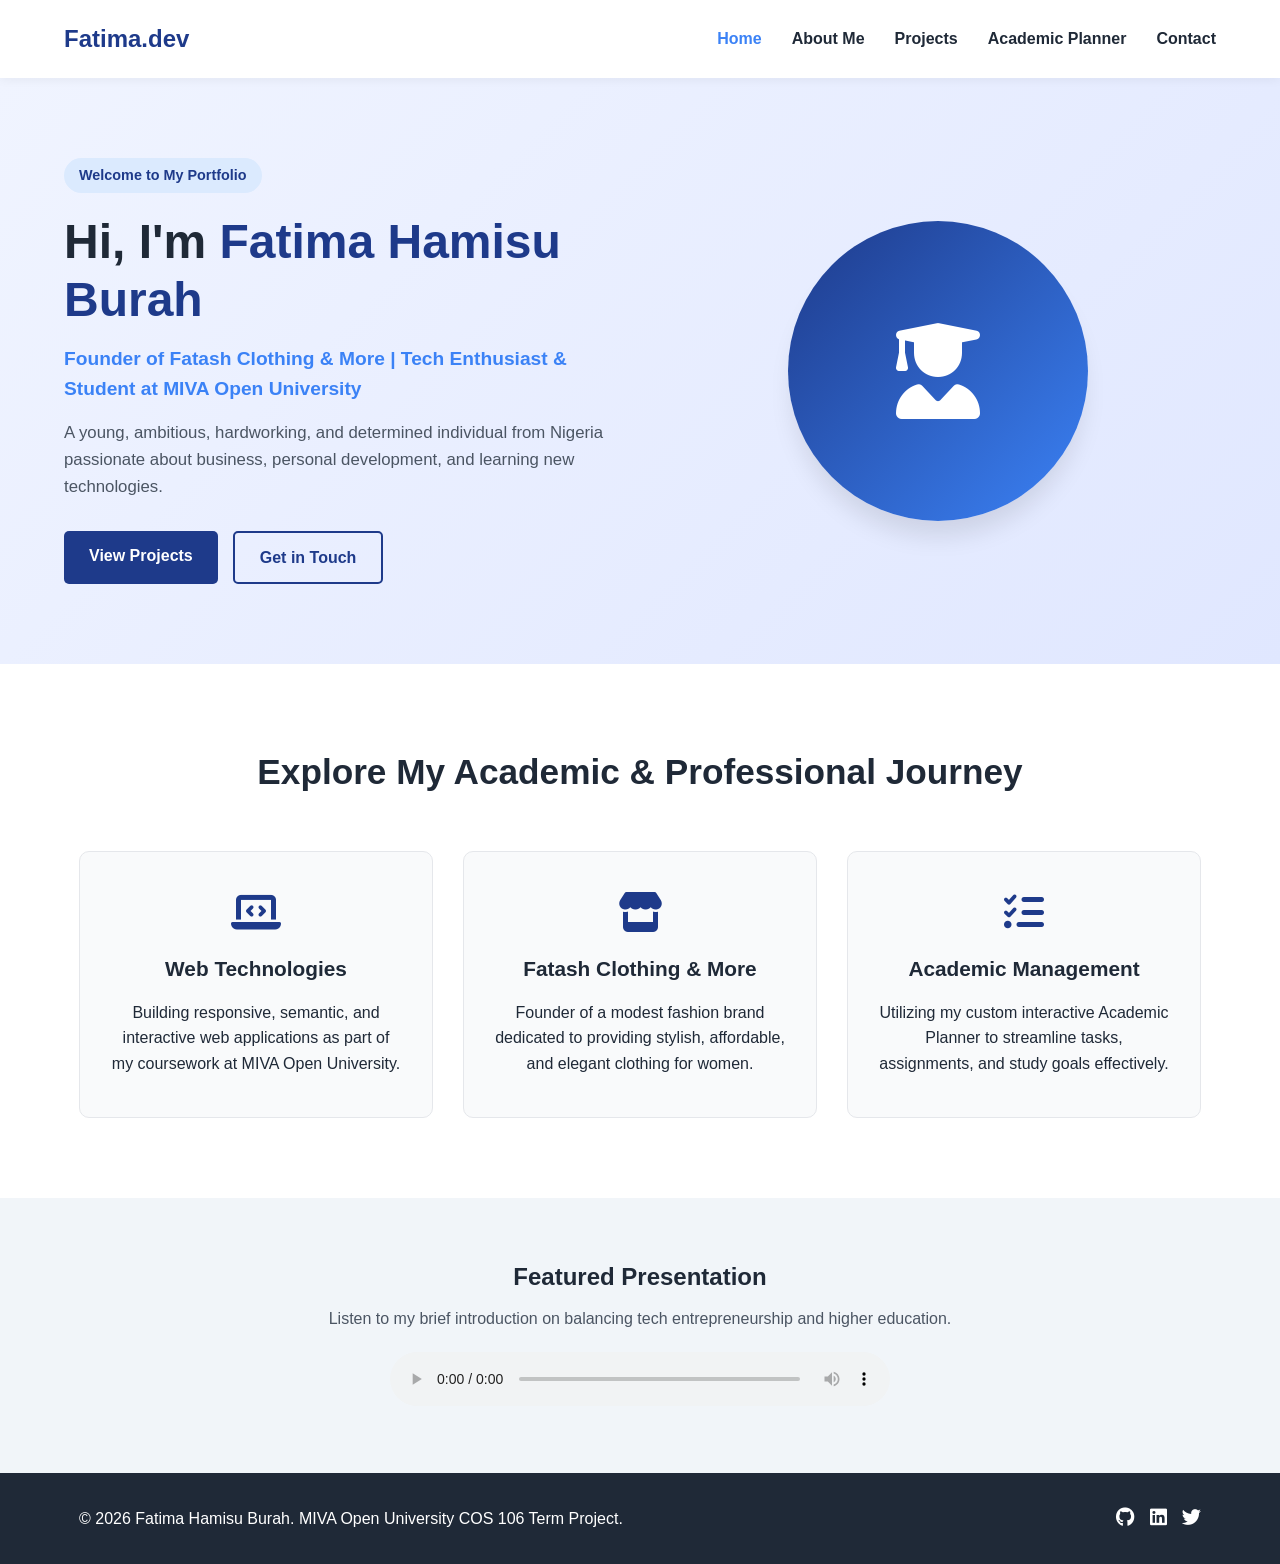
==== index.html @ aefcf68a "Add files via upload" ====
<!DOCTYPE html>
<html lang="en">
<head>
    <meta charset="UTF-8">
    <meta name="viewport" content="width=device-width, initial-scale=1.0">
    <title>Fatima Hamisu Burah - Academic Portfolio & Homepage</title>
    <link rel="stylesheet" href="style.css">
    <link rel="stylesheet" href="https://cdnjs.cloudflare.com/ajax/libs/font-awesome/6.4.0/css/all.min.css">
</head>
<body>
    <!-- Navigation Menu -->
    <header>
        <nav class="navbar">
            <div class="logo">
                <span class="logo-text">Fatima.dev</span>
            </div>
            <ul class="nav-links">
                <li><a href="index.html" class="active">Home</a></li>
                <li><a href="about.html">About Me</a></li>
                <li><a href="projects.html">Projects</a></li>
                <li><a href="planner.html">Academic Planner</a></li>
                <li><a href="contact.html">Contact</a></li>
            </ul>
            <div class="hamburger">
                <i class="fas fa-bars"></i>
            </div>
        </nav>
    </header>

    <!-- Hero Section -->
    <section class="hero">
        <div class="hero-container">
            <div class="hero-content">
                <span class="welcome-badge">Welcome to My Portfolio</span>
                <h1>Hi, I'm <span class="highlight">Fatima Hamisu Burah</span></h1>
                <p class="subtitle">Founder of Fatash Clothing & More | Tech Enthusiast & Student at MIVA Open University</p>
                <p class="bio-snippet">
                    A young, ambitious, hardworking, and determined individual from Nigeria passionate about business, personal development, and learning new technologies. 
                </p>
                <div class="hero-buttons">
                    <a href="projects.html" class="btn primary-btn">View Projects</a>
                    <a href="contact.html" class="btn secondary-btn">Get in Touch</a>
                </div>
            </div>
            <div class="hero-image">
                <div class="img-wrapper">
                    <!-- Placeholder avatar styled professionally -->
                    <div class="avatar-placeholder">
                        <i class="fas fa-user-graduate"></i>
                    </div>
                </div>
            </div>
        </div>
    </section>

    <!-- Quick Overview Section -->
    <section class="overview-section">
        <div class="container">
            <h2>Explore My Academic & Professional Journey</h2>
            <div class="grid-3">
                <div class="card">
                    <i class="fas fa-laptop-code card-icon"></i>
                    <h3>Web Technologies</h3>
                    <p>Building responsive, semantic, and interactive web applications as part of my coursework at MIVA Open University.</p>
                </div>
                <div class="card">
                    <i class="fas fa-store card-icon"></i>
                    <h3>Fatash Clothing & More</h3>
                    <p>Founder of a modest fashion brand dedicated to providing stylish, affordable, and elegant clothing for women.</p>
                </div>
                <div class="card">
                    <i class="fas fa-tasks card-icon"></i>
                    <h3>Academic Management</h3>
                    <p>Utilizing my custom interactive Academic Planner to streamline tasks, assignments, and study goals effectively.</p>
                </div>
            </div>
        </div>
    </section>

    <!-- Multimedia / Audio-Visual Feature (Semantic HTML requirement) -->
    <section class="multimedia-section">
        <div class="container multimedia-container">
            <h2>Featured Presentation</h2>
            <p>Listen to my brief introduction on balancing tech entrepreneurship and higher education.</p>
            <div class="audio-wrapper">
                <audio controls>
                    <source src="https://www.w3schools.com/html/horse.mp3" type="audio/mpeg">
                    Your browser does not support the audio element.
                </audio>
            </div>
        </div>
    </section>

    <!-- Footer -->
    <footer>
        <div class="container footer-content">
            <p>&copy; 2026 Fatima Hamisu Burah. MIVA Open University COS 106 Term Project.</p>
            <div class="social-links">
                <a href="#"><i class="fab fa-github"></i></a>
                <a href="#"><i class="fab fa-linkedin"></i></a>
                <a href="#"><i class="fab fa-twitter"></i></a>
            </div>
        </div>
    </footer>

    <script src="script.js"></script>
</body>
</html>
---- style.css ----
/* Global Styles & Variables */
:root {
    --primary-color: #1e3a8a;
    --secondary-color: #3b82f6;
    --accent-color: #f59e0b;
    --dark-color: #1f2937;
    --light-color: #f9fafb;
    --white: #ffffff;
    --error-color: #ef4444;
    --success-color: #10b981;
    --border-color: #e5e7eb;
    --transition: all 0.3s ease;
}

* {
    margin: 0;
    padding: 0;
    box-sizing: border-box;
}

body {
    font-family: 'Segoe UI', Tahoma, Geneva, Verdana, sans-serif;
    line-height: 1.6;
    color: var(--dark-color);
    background-color: var(--light-color);
}

.container {
    width: 90%;
    max-width: 1200px;
    margin: 0 auto;
    padding: 0 15px;
}

/* Navbar */
header {
    background-color: var(--white);
    box-shadow: 0 2px 10px rgba(0,0,0,0.05);
    position: sticky;
    top: 0;
    z-index: 1000;
}

.navbar {
    display: flex;
    justify-content: space-between;
    align-items: center;
    padding: 20px 5%;
    max-width: 1300px;
    margin: 0 auto;
}

.logo-text {
    font-size: 1.5rem;
    font-weight: 700;
    color: var(--primary-color);
}

.nav-links {
    display: flex;
    list-style: none;
    gap: 30px;
}

.nav-links a {
    text-decoration: none;
    color: var(--dark-color);
    font-weight: 600;
    transition: var(--transition);
}

.nav-links a:hover, .nav-links a.active {
    color: var(--secondary-color);
}

.hamburger {
    display: none;
    font-size: 1.5rem;
    cursor: pointer;
    color: var(--primary-color);
}

/* Buttons */
.btn {
    display: inline-block;
    padding: 12px 25px;
    border-radius: 5px;
    text-decoration: none;
    font-weight: 600;
    transition: var(--transition);
    cursor: pointer;
    border: none;
}

.primary-btn {
    background-color: var(--primary-color);
    color: var(--white);
}

.primary-btn:hover {
    background-color: var(--secondary-color);
}

.secondary-btn {
    background-color: transparent;
    color: var(--primary-color);
    border: 2px solid var(--primary-color);
}

.secondary-btn:hover {
    background-color: var(--primary-color);
    color: var(--white);
}

.btn-sm {
    padding: 8px 15px;
    font-size: 0.9rem;
    border-radius: 4px;
    text-decoration: none;
    font-weight: 600;
    display: inline-block;
    transition: var(--transition);
}

/* Hero Section */
.hero {
    padding: 80px 0;
    background: linear-gradient(135deg, #f0f4ff 0%, #e0e7ff 100%);
}

.hero-container {
    display: flex;
    align-items: center;
    justify-content: space-between;
    width: 90%;
    max-width: 1200px;
    margin: 0 auto;
    gap: 40px;
}

.hero-content {
    flex: 1;
}

.welcome-badge {
    background-color: #dbeafe;
    color: var(--primary-color);
    padding: 6px 15px;
    border-radius: 20px;
    font-size: 0.9rem;
    font-weight: 600;
    display: inline-block;
    margin-bottom: 20px;
}

.hero-content h1 {
    font-size: 3rem;
    color: var(--dark-color);
    margin-bottom: 15px;
    line-height: 1.2;
}

.highlight {
    color: var(--primary-color);
}

.subtitle {
    font-size: 1.2rem;
    color: var(--secondary-color);
    margin-bottom: 15px;
    font-weight: 600;
}

.bio-snippet {
    font-size: 1.05rem;
    color: #4b5563;
    margin-bottom: 30px;
}

.hero-buttons {
    display: flex;
    gap: 15px;
}

.hero-image {
    flex: 1;
    display: flex;
    justify-content: center;
}

.avatar-placeholder {
    width: 300px;
    height: 300px;
    background: linear-gradient(135deg, var(--primary-color), var(--secondary-color));
    border-radius: 50%;
    display: flex;
    align-items: center;
    justify-content: center;
    color: var(--white);
    font-size: 6rem;
    box-shadow: 0 20px 25px -5px rgba(0,0,0,0.1);
    animation: float 4s ease-in-out infinite;
}

@keyframes float {
    0%, 100% { transform: translateY(0); }
    50% { transform: translateY(-10px); }
}

/* Overview Section */
.overview-section {
    padding: 80px 0;
    background-color: var(--white);
    text-align: center;
}

.overview-section h2 {
    font-size: 2.2rem;
    margin-bottom: 50px;
    color: var(--dark-color);
}

.grid-3 {
    display: grid;
    grid-template-columns: repeat(auto-fit, minmax(300px, 1fr));
    gap: 30px;
}

.card {
    background: var(--light-color);
    padding: 40px 30px;
    border-radius: 10px;
    border: 1px solid var(--border-color);
    transition: var(--transition);
}

.card:hover {
    transform: translateY(-5px);
    box-shadow: 0 10px 20px rgba(0,0,0,0.05);
}

.card-icon {
    font-size: 2.5rem;
    color: var(--primary-color);
    margin-bottom: 20px;
}

.card h3 {
    margin-bottom: 15px;
    font-size: 1.3rem;
}

/* Multimedia Section */
.multimedia-section {
    padding: 60px 0;
    background-color: #f1f5f9;
    text-align: center;
}

.multimedia-container h2 {
    margin-bottom: 10px;
}

.multimedia-container p {
    margin-bottom: 20px;
    color: #4b5563;
}

.audio-wrapper audio {
    width: 100%;
    max-width: 500px;
}

/* Page Header */
.page-header {
    background: linear-gradient(135deg, var(--primary-color), var(--secondary-color));
    color: var(--white);
    padding: 60px 0;
    text-align: center;
}

.page-header h1 {
    font-size: 2.5rem;
    margin-bottom: 10px;
}

.page-header p {
    font-size: 1.1rem;
    opacity: 0.9;
}

/* About Section */
.about-content-section {
    padding: 80px 0;
}

.about-grid {
    display: grid;
    grid-template-columns: repeat(auto-fit, minmax(450px, 1fr));
    gap: 30px;
    margin-bottom: 50px;
}

.about-text-card {
    background: var(--white);
    padding: 35px;
    border-radius: 10px;
    border: 1px solid var(--border-color);
}

.about-text-card h2 {
    font-size: 1.5rem;
    color: var(--primary-color);
    margin-bottom: 20px;
    display: flex;
    align-items: center;
    gap: 10px;
}

.about-text-card p {
    margin-bottom: 15px;
    color: #4b5563;
}

.skills-education-container {
    display: grid;
    grid-template-columns: 2fr 1fr;
    gap: 30px;
    margin-bottom: 50px;
}

.education-box, .skills-box {
    background: var(--white);
    padding: 35px;
    border-radius: 10px;
    border: 1px solid var(--border-color);
}

.education-box h2, .skills-box h2 {
    font-size: 1.5rem;
    color: var(--primary-color);
    margin-bottom: 20px;
    display: flex;
    align-items: center;
    gap: 10px;
}

.styled-table {
    width: 100%;
    border-collapse: collapse;
    margin-top: 10px;
}

.styled-table th, .styled-table td {
    padding: 12px 15px;
    text-align: left;
    border-bottom: 1px solid var(--border-color);
}

.styled-table th {
    background-color: #f8fafc;
    color: var(--primary-color);
    font-weight: 600;
}

.skills-list {
    display: flex;
    flex-wrap: wrap;
    gap: 10px;
}

.skill-tag {
    background-color: #eff6ff;
    color: var(--primary-color);
    padding: 8px 15px;
    border-radius: 20px;
    font-size: 0.9rem;
    font-weight: 600;
    border: 1px solid #bfdbfe;
}

.hobbies-section h2 {
    font-size: 1.8rem;
    margin-bottom: 30px;
    text-align: center;
}

.grid-4 {
    display: grid;
    grid-template-columns: repeat(auto-fit, minmax(250px, 1fr));
    gap: 20px;
}

.hobby-card {
    background: var(--white);
    padding: 30px 20px;
    border-radius: 10px;
    text-align: center;
    border: 1px solid var(--border-color);
    transition: var(--transition);
}

.hobby-card:hover {
    transform: translateY(-5px);
    box-shadow: 0 10px 15px rgba(0,0,0,0.05);
}

.hobby-card i {
    font-size: 2.2rem;
    color: var(--secondary-color);
    margin-bottom: 15px;
}

.hobby-card h4 {
    margin-bottom: 10px;
    font-size: 1.1rem;
}

.hobby-card p {
    font-size: 0.9rem;
    color: #6b7280;
}

/* Projects Page */
.projects-section {
    padding: 80px 0;
}

.projects-grid {
    display: grid;
    grid-template-columns: repeat(auto-fit, minmax(350px, 1fr));
    gap: 30px;
}

.project-card {
    background: var(--white);
    border-radius: 10px;
    overflow: hidden;
    border: 1px solid var(--border-color);
    transition: var(--transition);
}

.project-card:hover {
    transform: translateY(-5px);
    box-shadow: 0 15px 25px rgba(0,0,0,0.08);
}

.project-img-placeholder {
    height: 200px;
    background: linear-gradient(135deg, #1e3a8a, #3b82f6);
    display: flex;
    align-items: center;
    justify-content: center;
    color: var(--white);
    font-size: 4rem;
}

.project-info {
    padding: 25px;
}

.project-info h3 {
    font-size: 1.3rem;
    margin-bottom: 10px;
    color: var(--dark-color);
}

.project-desc {
    font-size: 0.95rem;
    color: #4b5563;
    margin-bottom: 20px;
}

.project-tags {
    display: flex;
    gap: 8px;
    margin-bottom: 20px;
    flex-wrap: wrap;
}

.project-tags span {
    background-color: #f1f5f9;
    color: #475569;
    padding: 4px 10px;
    border-radius: 4px;
    font-size: 0.8rem;
    font-weight: 600;
}

.project-links {
    display: flex;
    gap: 10px;
}

/* Planner Page */
.planner-section {
    padding: 80px 0;
}

.planner-container {
    max-width: 800px;
}

.planner-card {
    background: var(--white);
    padding: 40px;
    border-radius: 10px;
    border: 1px solid var(--border-color);
    box-shadow: 0 4px 6px rgba(0,0,0,0.02);
}

.planner-card h2 {
    font-size: 1.8rem;
    color: var(--primary-color);
    margin-bottom: 10px;
    display: flex;
    align-items: center;
    gap: 10px;
}

.planner-instructions {
    color: #6b7280;
    margin-bottom: 25px;
}

.task-input-group {
    display: flex;
    gap: 10px;
    margin-bottom: 20px;
    flex-wrap: wrap;
}

.task-input-group input[type="text"] {
    flex: 2;
    padding: 12px 15px;
    border: 1px solid var(--border-color);
    border-radius: 5px;
    font-size: 1rem;
    outline: none;
}

.task-input-group input[type="date"] {
    flex: 1;
    padding: 12px 15px;
    border: 1px solid var(--border-color);
    border-radius: 5px;
    font-size: 1rem;
    outline: none;
}

.task-filter-group {
    display: flex;
    gap: 10px;
    margin-bottom: 20px;
}

.filter-btn {
    padding: 6px 15px;
    background: #f3f4f6;
    border: none;
    border-radius: 20px;
    cursor: pointer;
    font-weight: 600;
    color: #4b5563;
    transition: var(--transition);
}

.filter-btn.active, .filter-btn:hover {
    background: var(--primary-color);
    color: var(--white);
}

.task-list-wrapper ul {
    list-style: none;
}

.task-item {
    display: flex;
    align-items: center;
    justify-content: space-between;
    padding: 15px;
    background: #f9fafb;
    border: 1px solid var(--border-color);
    border-radius: 6px;
    margin-bottom: 10px;
    transition: var(--transition);
}

.task-item.completed {
    background: #ecfdf5;
    border-color: #a7f3d0;
    text-decoration: line-through;
    color: #065f46;
}

.task-info {
    display: flex;
    align-items: center;
    gap: 12px;
}

.task-date {
    font-size: 0.85rem;
    color: #6b7280;
    background: #e5e7eb;
    padding: 2px 8px;
    border-radius: 4px;
}

.task-actions {
    display: flex;
    gap: 8px;
}

.task-btn {
    background: none;
    border: none;
    cursor: pointer;
    font-size: 1rem;
    padding: 5px;
    transition: var(--transition);
}

.complete-btn { color: var(--success-color); }
.delete-btn { color: var(--error-color); }

/* Contact Page */
.contact-section {
    padding: 80px 0;
}

.contact-grid {
    display: grid;
    grid-template-columns: 1fr 1.5fr;
    gap: 40px;
}

.contact-info-card, .contact-form-card {
    background: var(--white);
    padding: 40px;
    border-radius: 10px;
    border: 1px solid var(--border-color);
}

.contact-info-card h2, .contact-form-card h2 {
    font-size: 1.8rem;
    color: var(--primary-color);
    margin-bottom: 15px;
}

.contact-info-card p {
    color: #4b5563;
    margin-bottom: 25px;
}

.contact-details-list {
    list-style: none;
}

.contact-details-list li {
    margin-bottom: 15px;
    display: flex;
    align-items: center;
    gap: 12px;
    color: #374151;
}

.contact-details-list i {
    color: var(--secondary-color);
    font-size: 1.1rem;
    width: 20px;
}

.form-group {
    margin-bottom: 20px;
}

.form-group label {
    display: block;
    margin-bottom: 8px;
    font-weight: 600;
    color: #374151;
}

.form-group input, .form-group textarea {
    width: 100%;
    padding: 12px 15px;
    border: 1px solid var(--border-color);
    border-radius: 5px;
    font-size: 1rem;
    outline: none;
    transition: var(--transition);
}

.form-group input:focus, .form-group textarea:focus {
    border-color: var(--secondary-color);
    box-shadow: 0 0 0 3px rgba(59, 130, 246, 0.1);
}

.error-text {
    color: var(--error-color);
    font-size: 0.85rem;
    margin-top: 5px;
    display: block;
}

.feedback-msg {
    padding: 12px 15px;
    border-radius: 5px;
    margin-bottom: 20px;
    font-weight: 600;
}

.feedback-msg.success {
    background-color: #ecfdf5;
    color: #065f46;
    border: 1px solid #a7f3d0;
}

.feedback-msg.error {
    background-color: #fef2f2;
    color: #991b1b;
    border: 1px solid #fecaca;
}

.submit-btn {
    width: 100%;
    padding: 14px;
}

/* Footer */
footer {
    background-color: var(--dark-color);
    color: var(--white);
    padding: 30px 0;
    text-align: center;
}

.footer-content {
    display: flex;
    justify-content: space-between;
    align-items: center;
    flex-wrap: wrap;
    gap: 20px;
}

.social-links {
    display: flex;
    gap: 15px;
}

.social-links a {
    color: var(--white);
    font-size: 1.2rem;
    transition: var(--transition);
}

.social-links a:hover {
    color: var(--secondary-color);
}

/* Responsive Design */
@media (max-width: 992px) {
    .skills-education-container {
        grid-template-columns: 1fr;
    }
    .contact-grid {
        grid-template-columns: 1fr;
    }
    .hero-container {
        flex-direction: column-reverse;
        text-align: center;
    }
    .hero-buttons {
        justify-content: center;
    }
}

@media (max-width: 768px) {
    .nav-links {
        display: none; /* Can be toggled via JS */
    }
    .hamburger {
        display: block;
    }
    .hero-content h1 {
        font-size: 2.3rem;
    }
    .about-grid {
        grid-template-columns: 1fr;
    }
}
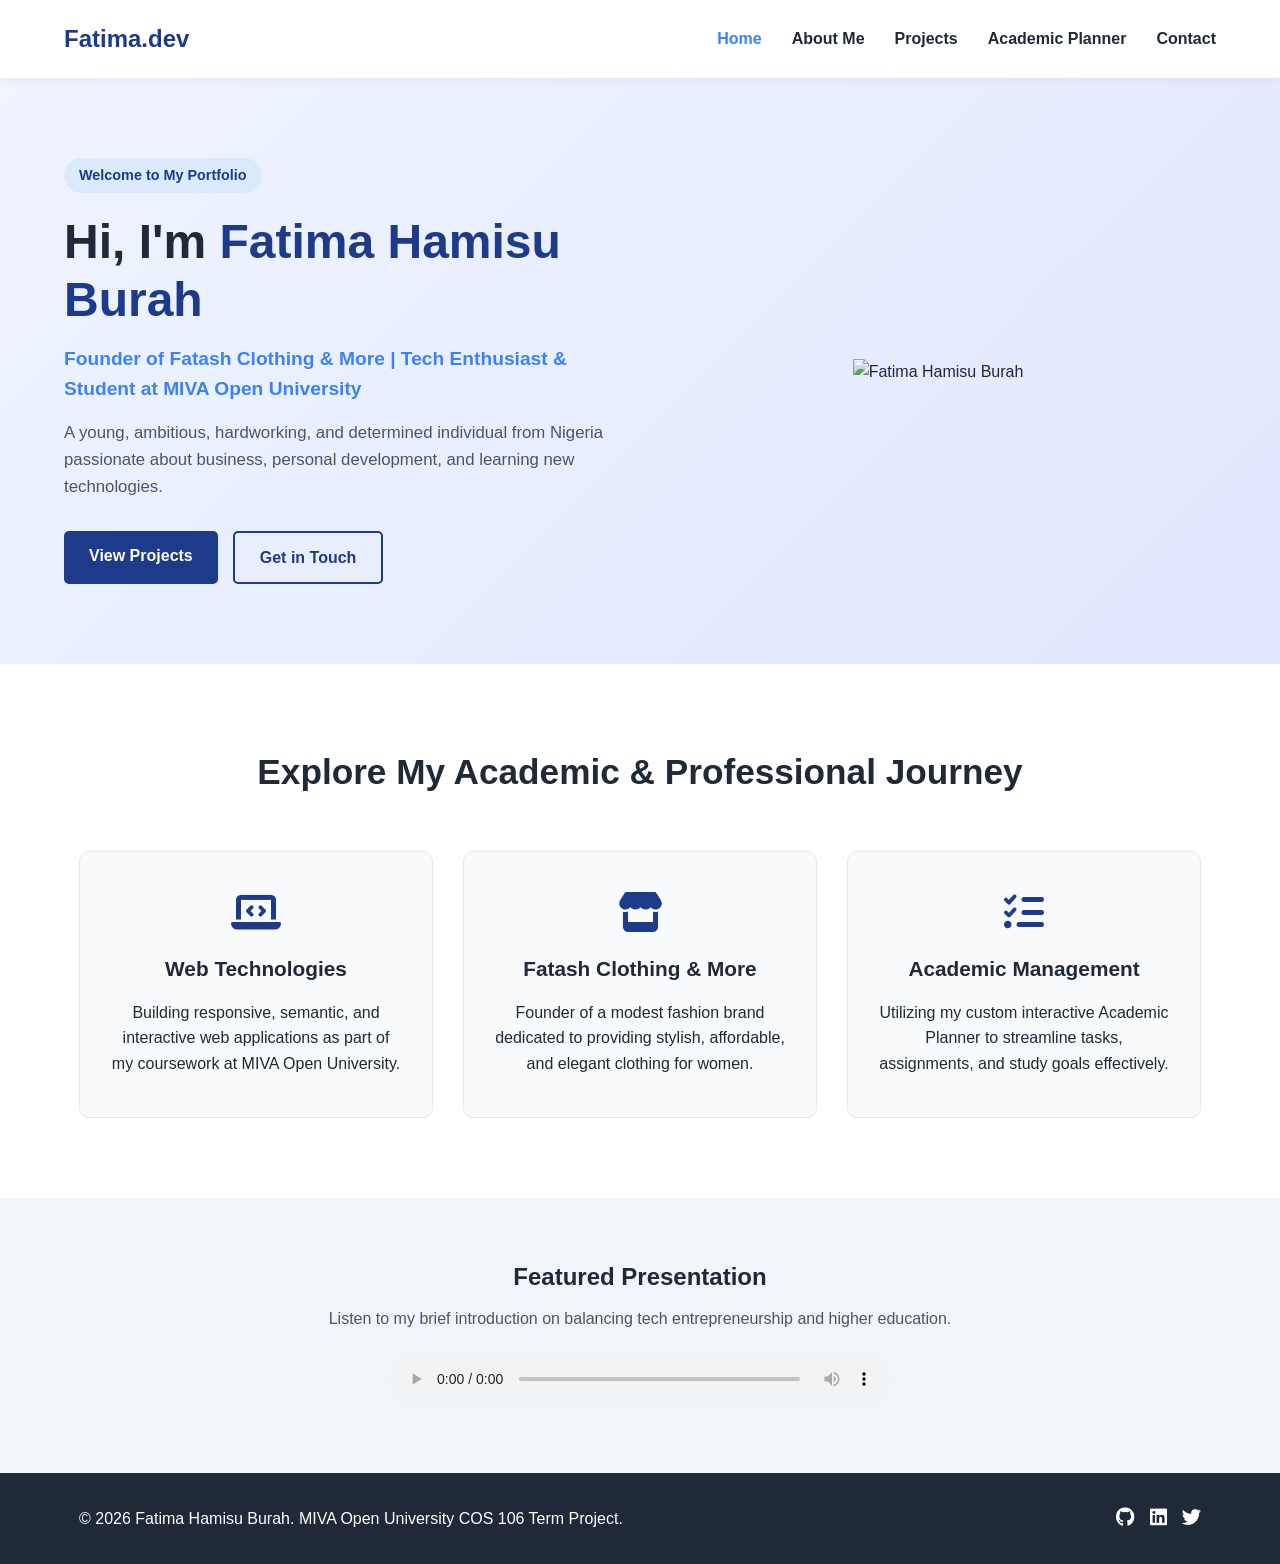
==== commit 6c8f1ab0: "Replace placeholder avatar with actual image" ====
--- a/index.html
+++ b/index.html
@@ -42,14 +42,13 @@
                     <a href="contact.html" class="btn secondary-btn">Get in Touch</a>
                 </div>
             </div>
-            <div class="hero-image">
-                <div class="img-wrapper">
-                    <!-- Placeholder avatar styled professionally -->
-                    <div class="avatar-placeholder">
-                        <i class="fas fa-user-graduate"></i>
-                    </div>
-                </div>
-            </div>
+            <!-- Replace the placeholder div with your actual image -->
+<div class="hero-image">
+    <div class="img-wrapper">
+        <img src="profile.jpg" alt="Fatima Hamisu Burah" class="profile-avatar">
+    </div>
+</div>
+
         </div>
     </section>
 
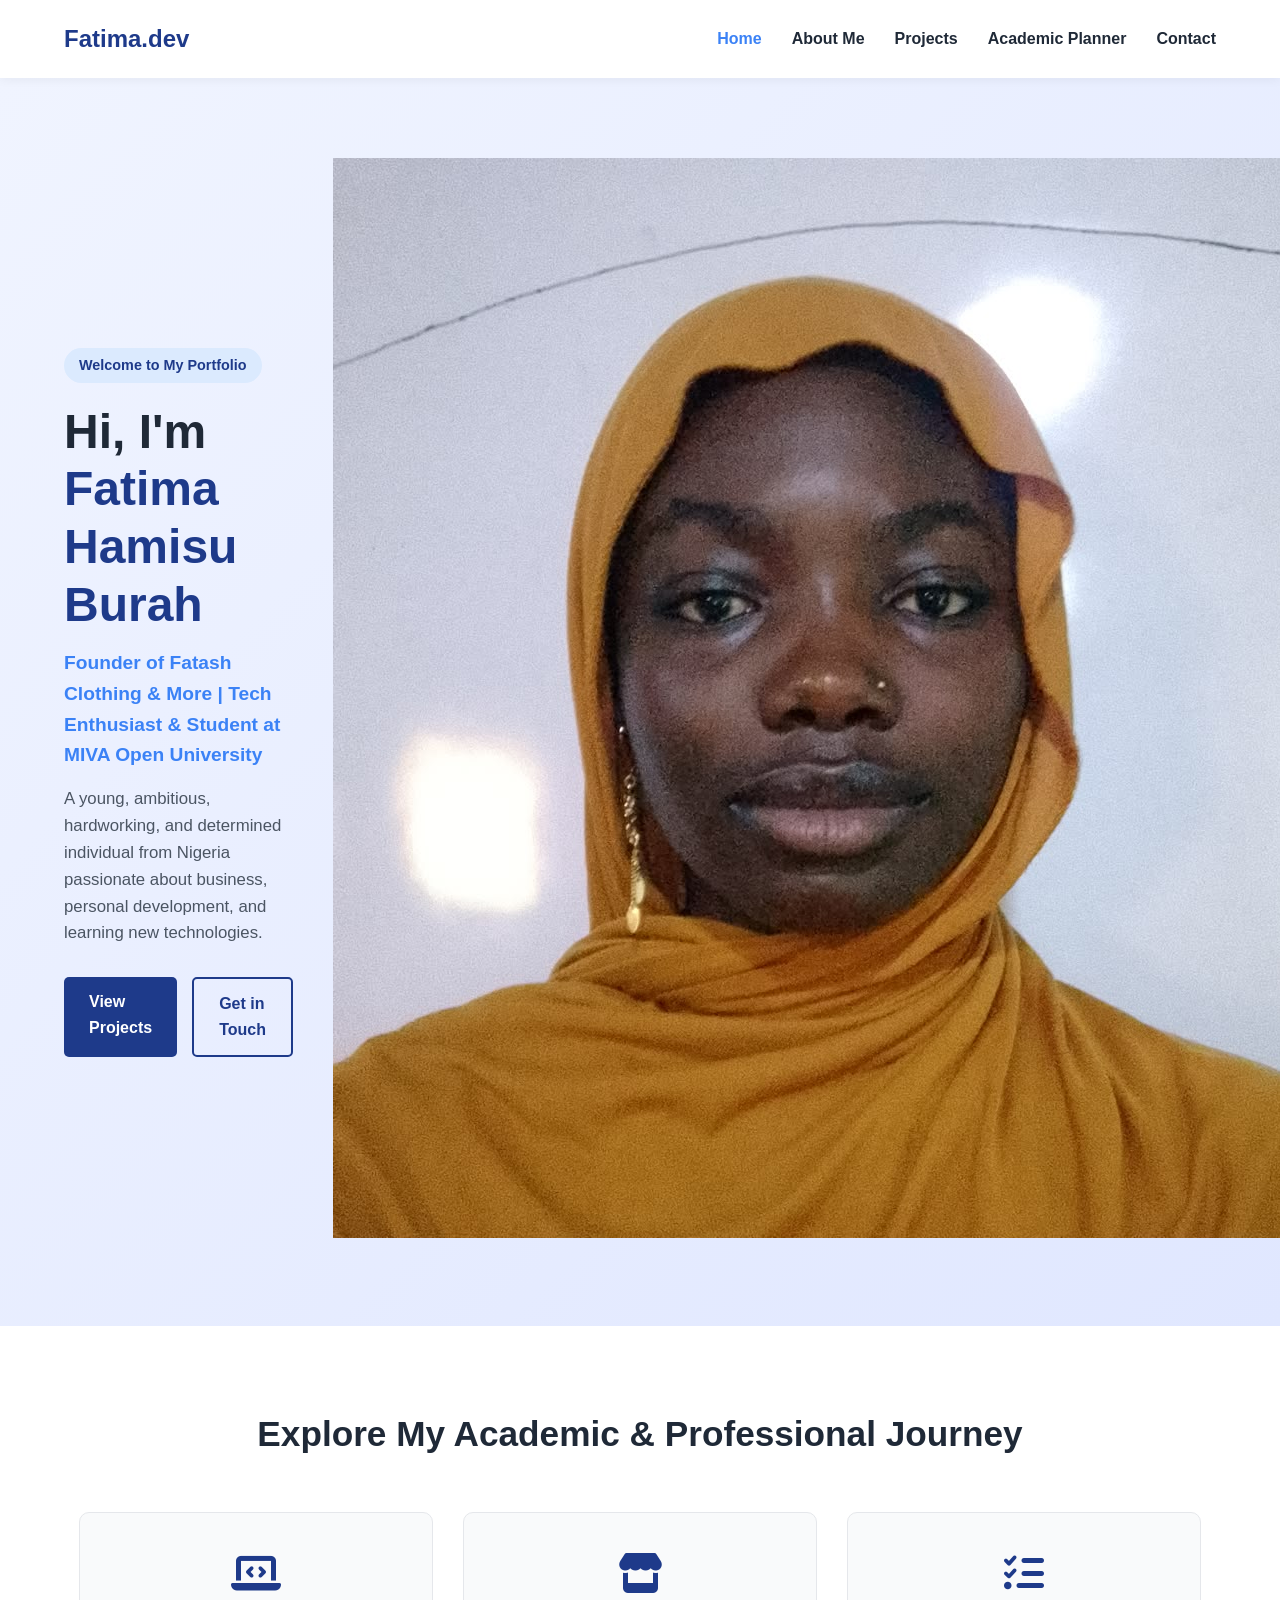
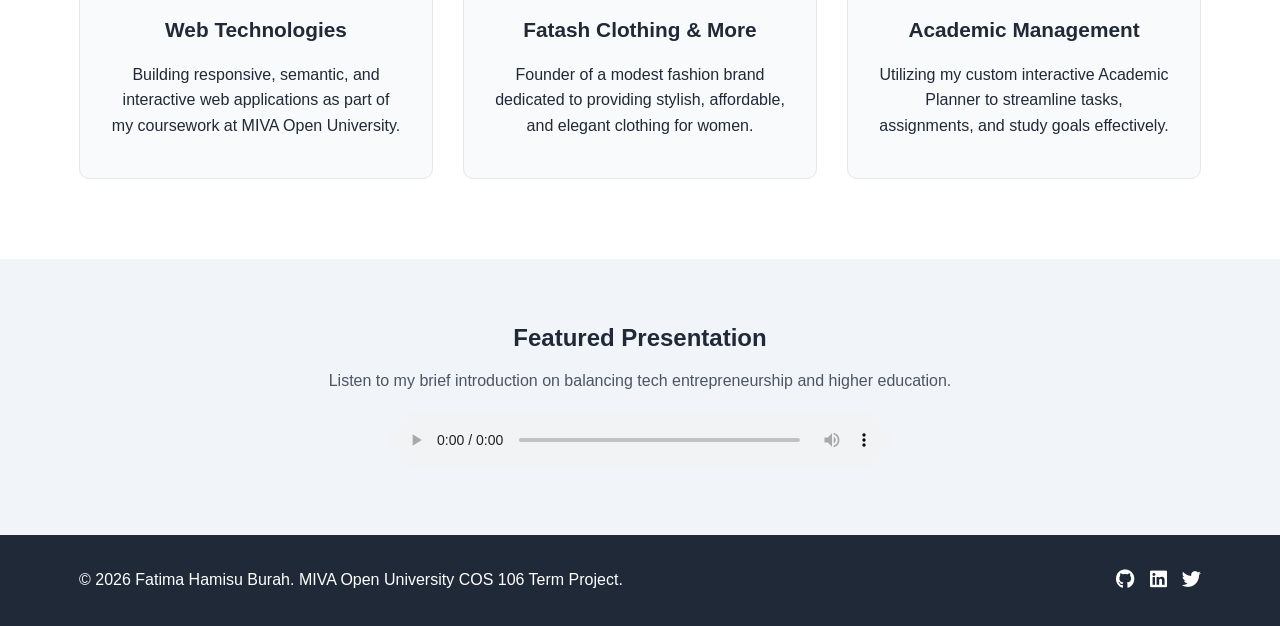
==== commit 2d9540eb: "Update profile image source in index.html" ====
--- a/index.html
+++ b/index.html
@@ -45,7 +45,7 @@
             <!-- Replace the placeholder div with your actual image -->
 <div class="hero-image">
     <div class="img-wrapper">
-        <img src="profile.jpg" alt="Fatima Hamisu Burah" class="profile-avatar">
+        <img src="fatima-photo.jpg" alt="Fatima Hamisu Burah" class="profile-avatar">
     </div>
 </div>
 
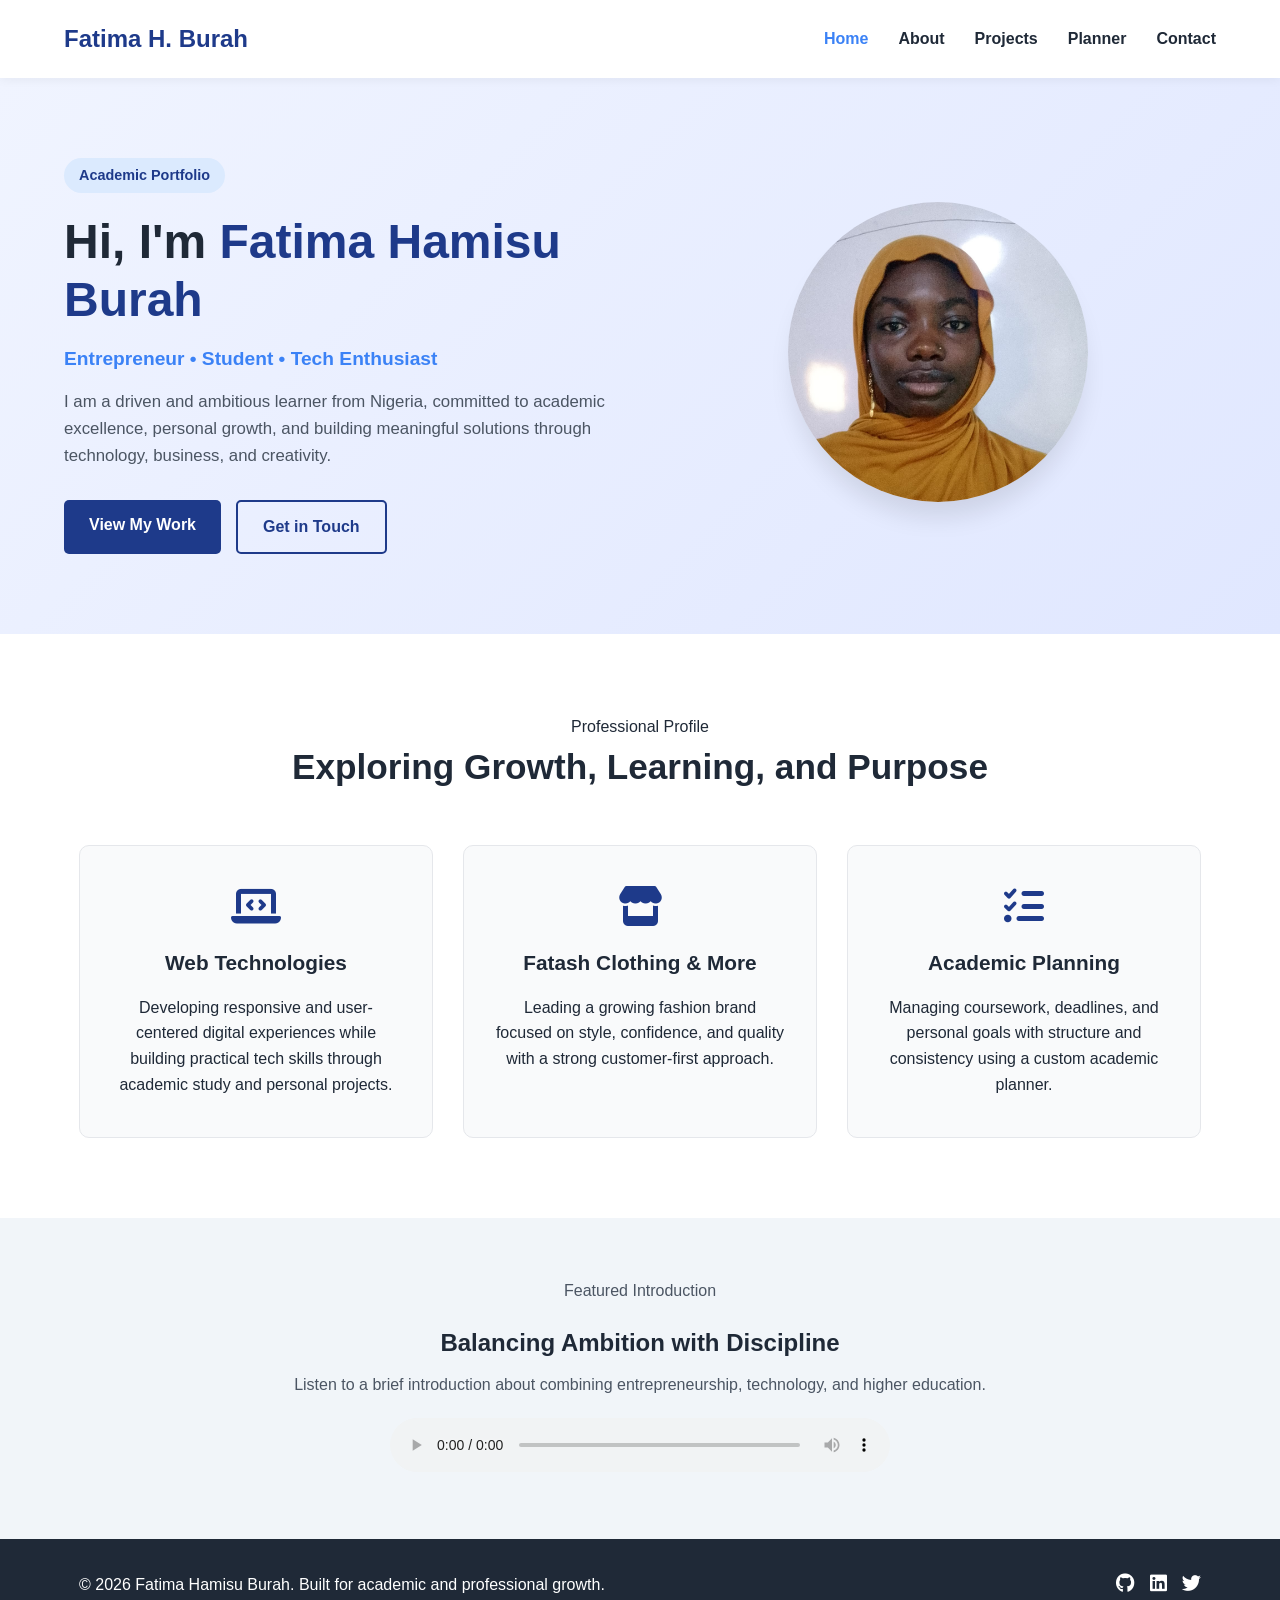
==== commit 37c42140: "Refresh the homepage copy and polish the landing page to feel more professional and brand-focused." ====
--- a/index.html
+++ b/index.html
@@ -3,84 +3,82 @@
 <head>
     <meta charset="UTF-8">
     <meta name="viewport" content="width=device-width, initial-scale=1.0">
-    <title>Fatima Hamisu Burah - Academic Portfolio & Homepage</title>
+    <meta name="description" content="Fatima Hamisu Burah's academic portfolio and professional profile showcasing research, projects, leadership, and entrepreneurship.">
+    <title>Fatima Hamisu Burah | Academic Portfolio</title>
     <link rel="stylesheet" href="style.css">
     <link rel="stylesheet" href="https://cdnjs.cloudflare.com/ajax/libs/font-awesome/6.4.0/css/all.min.css">
 </head>
 <body>
-    <!-- Navigation Menu -->
     <header>
         <nav class="navbar">
             <div class="logo">
-                <span class="logo-text">Fatima.dev</span>
+                <span class="logo-text">Fatima H. Burah</span>
             </div>
             <ul class="nav-links">
                 <li><a href="index.html" class="active">Home</a></li>
-                <li><a href="about.html">About Me</a></li>
+                <li><a href="about.html">About</a></li>
                 <li><a href="projects.html">Projects</a></li>
-                <li><a href="planner.html">Academic Planner</a></li>
+                <li><a href="planner.html">Planner</a></li>
                 <li><a href="contact.html">Contact</a></li>
             </ul>
-            <div class="hamburger">
+            <div class="hamburger" aria-label="Toggle menu">
                 <i class="fas fa-bars"></i>
             </div>
         </nav>
     </header>
 
-    <!-- Hero Section -->
     <section class="hero">
         <div class="hero-container">
             <div class="hero-content">
-                <span class="welcome-badge">Welcome to My Portfolio</span>
+                <span class="welcome-badge">Academic Portfolio</span>
                 <h1>Hi, I'm <span class="highlight">Fatima Hamisu Burah</span></h1>
-                <p class="subtitle">Founder of Fatash Clothing & More | Tech Enthusiast & Student at MIVA Open University</p>
+                <p class="subtitle">Entrepreneur • Student • Tech Enthusiast</p>
                 <p class="bio-snippet">
-                    A young, ambitious, hardworking, and determined individual from Nigeria passionate about business, personal development, and learning new technologies. 
+                    I am a driven and ambitious learner from Nigeria, committed to academic excellence, personal growth, and building meaningful solutions through technology, business, and creativity.
                 </p>
                 <div class="hero-buttons">
-                    <a href="projects.html" class="btn primary-btn">View Projects</a>
+                    <a href="projects.html" class="btn primary-btn">View My Work</a>
                     <a href="contact.html" class="btn secondary-btn">Get in Touch</a>
                 </div>
             </div>
-            <!-- Replace the placeholder div with your actual image -->
-<div class="hero-image">
-    <div class="img-wrapper">
-        <img src="fatima-photo.jpg" alt="Fatima Hamisu Burah" class="profile-avatar">
-    </div>
-</div>
 
-        </div>
-    </section>
-
-    <!-- Quick Overview Section -->
-    <section class="overview-section">
-        <div class="container">
-            <h2>Explore My Academic & Professional Journey</h2>
-            <div class="grid-3">
-                <div class="card">
-                    <i class="fas fa-laptop-code card-icon"></i>
-                    <h3>Web Technologies</h3>
-                    <p>Building responsive, semantic, and interactive web applications as part of my coursework at MIVA Open University.</p>
-                </div>
-                <div class="card">
-                    <i class="fas fa-store card-icon"></i>
-                    <h3>Fatash Clothing & More</h3>
-                    <p>Founder of a modest fashion brand dedicated to providing stylish, affordable, and elegant clothing for women.</p>
-                </div>
-                <div class="card">
-                    <i class="fas fa-tasks card-icon"></i>
-                    <h3>Academic Management</h3>
-                    <p>Utilizing my custom interactive Academic Planner to streamline tasks, assignments, and study goals effectively.</p>
+            <div class="hero-image">
+                <div class="img-wrapper">
+                    <img src="fatima-photo.jpg" alt="Fatima Hamisu Burah" class="profile-avatar">
                 </div>
             </div>
         </div>
     </section>
 
-    <!-- Multimedia / Audio-Visual Feature (Semantic HTML requirement) -->
+    <section class="overview-section">
+        <div class="container">
+            <p class="section-tag">Professional Profile</p>
+            <h2>Exploring Growth, Learning, and Purpose</h2>
+            <div class="grid-3">
+                <div class="card">
+                    <i class="fas fa-laptop-code card-icon"></i>
+                    <h3>Web Technologies</h3>
+                    <p>Developing responsive and user-centered digital experiences while building practical tech skills through academic study and personal projects.</p>
+                </div>
+                <div class="card">
+                    <i class="fas fa-store card-icon"></i>
+                    <h3>Fatash Clothing & More</h3>
+                    <p>Leading a growing fashion brand focused on style, confidence, and quality with a strong customer-first approach.</p>
+                </div>
+                <div class="card">
+                    <i class="fas fa-tasks card-icon"></i>
+                    <h3>Academic Planning</h3>
+                    <p>Managing coursework, deadlines, and personal goals with structure and consistency using a custom academic planner.</p>
+                </div>
+            </div>
+        </div>
+    </section>
+
     <section class="multimedia-section">
         <div class="container multimedia-container">
-            <h2>Featured Presentation</h2>
-            <p>Listen to my brief introduction on balancing tech entrepreneurship and higher education.</p>
+            <p class="section-tag">Featured Introduction</p>
+            <h2>Balancing Ambition with Discipline</h2>
+            <p>Listen to a brief introduction about combining entrepreneurship, technology, and higher education.</p>
             <div class="audio-wrapper">
                 <audio controls>
                     <source src="https://www.w3schools.com/html/horse.mp3" type="audio/mpeg">
@@ -90,14 +88,13 @@
         </div>
     </section>
 
-    <!-- Footer -->
     <footer>
         <div class="container footer-content">
-            <p>&copy; 2026 Fatima Hamisu Burah. MIVA Open University COS 106 Term Project.</p>
-            <div class="social-links">
-                <a href="#"><i class="fab fa-github"></i></a>
-                <a href="#"><i class="fab fa-linkedin"></i></a>
-                <a href="#"><i class="fab fa-twitter"></i></a>
+            <p>&copy; 2026 Fatima Hamisu Burah. Built for academic and professional growth.</p>
+            <div class="social-links" aria-label="Social media links">
+                <a href="#" aria-label="GitHub"><i class="fab fa-github"></i></a>
+                <a href="#" aria-label="LinkedIn"><i class="fab fa-linkedin"></i></a>
+                <a href="#" aria-label="Twitter"><i class="fab fa-twitter"></i></a>
             </div>
         </div>
     </footer>
--- a/style.css
+++ b/style.css
@@ -123,6 +123,15 @@
 }
 
 /* Hero Section */
+
+.profile-avatar {
+    width: 300px;
+    height: 300px;
+    border-radius: 50%; /* Makes the image circular */
+    object-fit: cover;   /* Prevents distortion */
+    box-shadow: 0 20px 25px -5px rgba(0, 0, 0, 0.1);
+}
+
 .hero {
     padding: 80px 0;
     background: linear-gradient(135deg, #f0f4ff 0%, #e0e7ff 100%);
